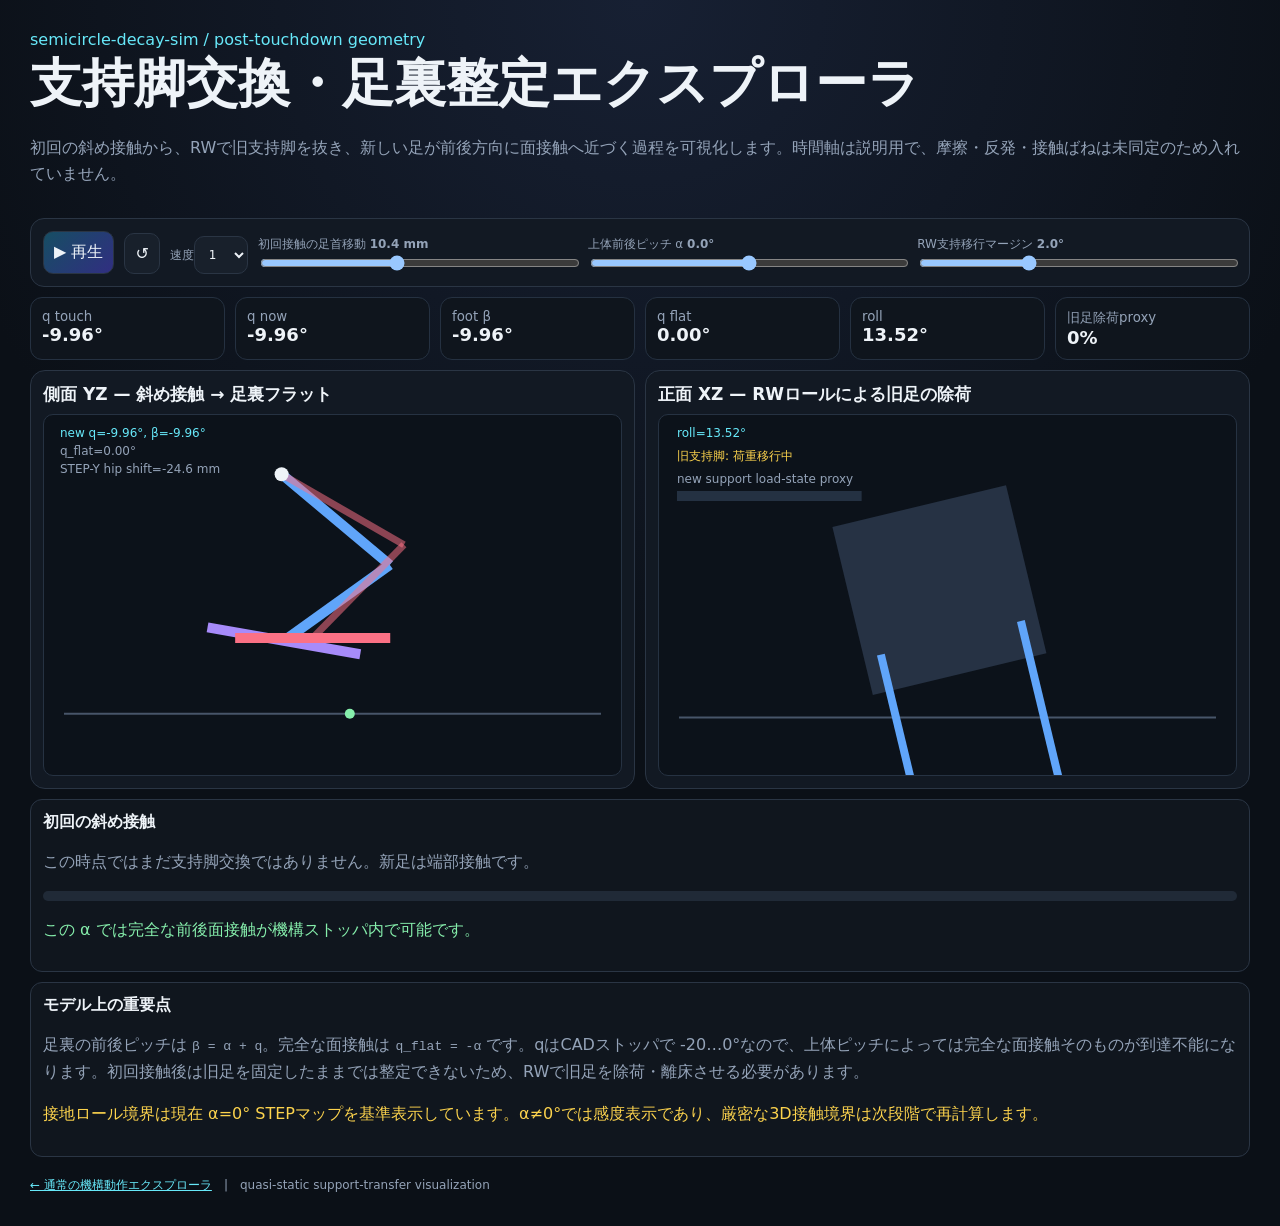
==== docs/support-transfer.html @ 4d23ae7d "Add support-transfer motion explorer" ====
<!doctype html>
<html lang="ja"><head><meta charset="utf-8"><meta name="viewport" content="width=device-width,initial-scale=1">
<title>Support Transfer Explorer</title>
<style>
:root{color-scheme:dark;--bg:#0b1017;--p:#121923;--line:#2a3544;--txt:#eef3f8;--mut:#94a3b8;--a:#67e8f9;--b:#a78bfa;--ok:#86efac;--warn:#fcd34d;--old:#fb7185}*{box-sizing:border-box}body{margin:0;font-family:system-ui,-apple-system,"Segoe UI",sans-serif;background:radial-gradient(circle at top,#172033,var(--bg) 45rem);color:var(--txt)}header,main,footer{width:min(1220px,calc(100% - 28px));margin:auto}header{padding:30px 0 14px}h1{margin:0;font-size:clamp(30px,5vw,52px)}p{color:var(--mut);line-height:1.65}.controls,.metrics,.views{display:grid;gap:10px}.controls{grid-template-columns:auto auto auto 1fr 1fr 1fr;align-items:end;background:var(--p);border:1px solid var(--line);border-radius:14px;padding:12px}.controls button,select{font:inherit;border:1px solid var(--line);background:#18202b;color:var(--txt);padding:10px;border-radius:10px}.controls button.primary{background:linear-gradient(135deg,#164e63,#312e81)}.controls label{font-size:12px;color:var(--mut)}input[type=range]{width:100%}.metrics{grid-template-columns:repeat(6,1fr);margin:10px 0}.metric{background:#0f151d;border:1px solid #253141;border-radius:12px;padding:11px}.metric small{display:block;color:var(--mut)}.metric b{font-size:18px}.views{grid-template-columns:1fr 1fr}.card{background:var(--p);border:1px solid var(--line);border-radius:15px;padding:12px}.card h2{font-size:17px;margin:0 0 8px}canvas{width:100%;aspect-ratio:16/10;background:#0c121a;border:1px solid #263242;border-radius:10px;display:block}.phase{margin-top:10px;padding:12px;border:1px solid var(--line);border-radius:12px;background:#10161e}.bar{height:10px;background:#202a37;border-radius:99px;overflow:hidden}.bar>i{display:block;height:100%;width:0;background:linear-gradient(90deg,var(--a),var(--ok))}.warn{color:var(--warn)}.ok{color:var(--ok)}.old{color:var(--old)}footer{padding:20px 0 32px;color:var(--mut);font-size:12px}@media(max-width:900px){.controls{grid-template-columns:1fr 1fr}.metrics{grid-template-columns:1fr 1fr}.views{grid-template-columns:1fr}}
</style></head><body>
<header><div style="color:var(--a)">semicircle-decay-sim / post-touchdown geometry</div><h1>支持脚交換・足裏整定エクスプローラ</h1><p>初回の斜め接触から、RWで旧支持脚を抜き、新しい足が前後方向に面接触へ近づく過程を可視化します。時間軸は説明用で、摩擦・反発・接触ばねは未同定のため入れていません。</p></header>
<main>
<div class="controls"><button id="play" class="primary">▶ 再生</button><button id="reset">↺</button><label>速度<select id="speed"><option>.5</option><option selected>1</option><option>2</option></select></label><label>初回接触の足首移動 <b id="stepText"></b><input id="step" type="range" min="2.6" max="20.9" step="0.1" value="10.4"></label><label>上体前後ピッチ α <b id="pitchText"></b><input id="pitch" type="range" min="-5" max="5" step="0.5" value="0"></label><label>RW支持移行マージン <b id="marginText"></b><input id="margin" type="range" min="0.5" max="5" step="0.5" value="2"></label></div>
<div class="metrics" id="metrics"></div>
<div class="views"><section class="card"><h2>側面 YZ — 斜め接触 → 足裏フラット</h2><canvas id="side"></canvas></section><section class="card"><h2>正面 XZ — RWロールによる旧足の除荷</h2><canvas id="front"></canvas></section></div>
<div class="phase"><b id="phaseName">初回接触</b><p id="phaseText"></p><div class="bar"><i id="bar"></i></div><p id="feasible"></p></div>
<div class="phase"><b>モデル上の重要点</b><p>足裏の前後ピッチは <code>β = α + q</code>。完全な面接触は <code>q_flat = -α</code> です。qはCADストッパで -20…0°なので、上体ピッチによっては完全な面接触そのものが到達不能になります。初回接触後は旧足を固定したままでは整定できないため、RWで旧足を除荷・離床させる必要があります。</p><p class="warn">接地ロール境界は現在 α=0° STEPマップを基準表示しています。α≠0°では感度表示であり、厳密な3D接触境界は次段階で再計算します。</p></div>
</main><footer><a href="./index.html" style="color:var(--a)">← 通常の機構動作エクスプローラ</a>　|　quasi-static support-transfer visualization</footer>
<script>
(()=>{const $=x=>document.getElementById(x);const qg=[0,-2.5,-5,-7.5,-10,-12.5,-15,-17.5,-20],rg=[0,6.527022708,9.694828020,11.893973445,13.548224874,14.824062309,15.806840710,16.546191622,17.072720785];const G={hy:0,hz:-12,by:44.167295593,bz:-37.5,ay:11.227384539,az:-71.139867217,yFront:39.227384539,yRear:-16.772615461,zBottom:-92.96563051,max:20.90412};let playing=false,p=0,last=performance.now();
function R(y,z,a){a*=Math.PI/180;return[y*Math.cos(a)-z*Math.sin(a),y*Math.sin(a)+z*Math.cos(a)]}function legpt(y,z,beta,hip){let v=R(y-G.hy,z-G.hz,beta);return[hip[0]+v[0],hip[1]+v[1]]}function ankleY(q){let a=q*Math.PI/180,Y=G.ay,Z=G.az-G.hz;return Y*Math.cos(a)-Z*Math.sin(a)}function travel(q){return G.ay-ankleY(q)}function qForTravel(mm){let lo=-20,hi=0;for(let i=0;i<60;i++){let m=(lo+hi)/2;if(travel(m)>mm)lo=m;else hi=m}return(lo+hi)/2}function interp(q,xs,ys){if(q>=0)return ys[0];if(q<=-20)return ys[ys.length-1];for(let i=0;i<xs.length-1;i++)if(q<=xs[i]&&q>=xs[i+1]){let u=(q-xs[i])/(xs[i+1]-xs[i]);return ys[i]+u*(ys[i+1]-ys[i])}return 0}function clamp(x,a,b){return Math.max(a,Math.min(b,x))}function ease(u){return u<.5?2*u*u:1-Math.pow(-2*u+2,2)/2}
function state(){let L=+$('step').value,alpha=+$('pitch').value,m=+$('margin').value,qt=qForTravel(L),qflat=clamp(-alpha,-20,0),residual=alpha+qflat,phase,u,qnew,qold,roll,load;if(p<.18){phase=0;u=p/.18;qnew=qt;qold=0;roll=interp(qt,qg,rg);load=0}else if(p<.72){phase=1;u=ease((p-.18)/.54);qnew=qt+(qflat-qt)*u;qold=-20*Math.max(0,(u-.25)/.75);let boundary=interp(clamp(qnew,-20,0),qg,rg);roll=boundary-m*u;load=u}else{phase=2;u=ease((p-.72)/.28);qnew=qflat;qold=-20;roll=-m*(.7+.3*u);load=1}let beta=alpha+qnew,edgeY=beta<=0?G.yFront:G.yRear,rc=[edgeY-G.hy,G.zBottom-G.hz],rv=R(rc[0],rc[1],beta),hip=[-rv[0],-rv[1]];return{L,alpha,m,qt,qflat,residual,phase,u,qnew,qold,roll,load,beta,hip,edgeY}}
function fit(cv){let d=devicePixelRatio||1,w=cv.clientWidth,h=cv.clientHeight;if(cv.width!==w*d||cv.height!==h*d){cv.width=w*d;cv.height=h*d}let c=cv.getContext('2d');c.setTransform(d,0,0,d,0,0);c.clearRect(0,0,w,h);return[c,w,h]}function line(c,a,b,w=2,col='#cbd5e1'){c.strokeStyle=col;c.lineWidth=w;c.beginPath();c.moveTo(...a);c.lineTo(...b);c.stroke()}function dot(c,a,r,col){c.fillStyle=col;c.beginPath();c.arc(a[0],a[1],r,0,Math.PI*2);c.fill()}function txt(c,s,x,y,col='#94a3b8'){c.fillStyle=col;c.font='12px system-ui';c.fillText(s,x,y)}
function drawSide(s){let[c,w,h]=fit($('side')),sc=Math.min(w/150,h/130),ox=w*.53,ground=h*.83,map=([y,z])=>[ox+y*sc,ground-z*sc];line(c,[20,ground],[w-20,ground],2,'#475569');let H=map(s.hip),bn=legpt(G.by,G.bz,s.alpha+s.qnew,s.hip),an=legpt(G.ay,G.az,s.alpha+s.qnew,s.hip),bo=legpt(G.by,G.bz,s.alpha+s.qold,s.hip),ao=legpt(G.ay,G.az,s.alpha+s.qold,s.hip);line(c,H,map(bn),10,'#60a5fa');line(c,map(bn),map(an),10,'#60a5fa');line(c,H,map(bo),7,'#fb718588');line(c,map(bo),map(ao),7,'#fb718588');dot(c,H,7,'#eef3f8');let fn=s.alpha+s.qnew,fo=s.alpha+s.qold;function foot(A,beta,col){let a=beta*Math.PI/180,dy=Math.cos(a)*28,dz=Math.sin(a)*28;line(c,map([A[0]-dy,A[1]-dz]),map([A[0]+dy,A[1]+dz]),10,col)}foot(an,fn,s.phase===2?'#86efac':'#a78bfa');foot(ao,fo,'#fb7185');dot(c,map([0,0]),5,'#86efac');txt(c,`new q=${s.qnew.toFixed(2)}°, β=${s.beta.toFixed(2)}°`,16,22,'#67e8f9');txt(c,`q_flat=${s.qflat.toFixed(2)}°`,16,40);txt(c,`STEP-Y hip shift=${s.hip[0].toFixed(1)} mm`,16,58)}
function drawFront(s){let[c,w,h]=fit($('front')),cx=w/2,cy=h*.58,sc=Math.min(w/150,h/125),a=s.roll*Math.PI/180,Q=([x,z])=>[cx+(x*Math.cos(a)-z*Math.sin(a))*sc,cy-(x*Math.sin(a)+z*Math.cos(a))*sc],g=h*.84;line(c,[20,g],[w-20,g],2,'#475569');let poly=[[-31,42],[31,42],[31,-18],[-31,-18]].map(Q);c.fillStyle='#263244';c.beginPath();poly.forEach((v,i)=>i?c.lineTo(...v):c.moveTo(...v));c.closePath();c.fill();let l=Q([-25,-70]),r=Q([25,-70]);line(c,Q([-25,-5]),l,8,'#60a5fa');line(c,Q([25,-5]),r,8,'#60a5fa');line(c,[l[0]-17*sc,l[1]],[l[0]+17*sc,l[1]],9,'#86efac');line(c,[r[0]-17*sc,r[1]],[r[0]+17*sc,r[1]],9,s.load>.7?'#fb718566':'#fb7185');let barW=w*.32, bx=18,by=76;txt(c,'new support load-state proxy',bx,by-8);c.fillStyle='#243142';c.fillRect(bx,by,barW,10);c.fillStyle='#86efac';c.fillRect(bx,by,barW*s.load,10);txt(c,`roll=${s.roll.toFixed(2)}°`,18,22,'#67e8f9');txt(c,s.load>.85?'旧支持脚: 解放/遊脚化':'旧支持脚: 荷重移行中',18,45,s.load>.85?'#86efac':'#fcd34d')}
function ui(s){$('stepText').textContent=s.L.toFixed(1)+' mm';$('pitchText').textContent=s.alpha.toFixed(1)+'°';$('marginText').textContent=s.m.toFixed(1)+'°';let ms=[['q touch',s.qt.toFixed(2)+'°'],['q now',s.qnew.toFixed(2)+'°'],['foot β',s.beta.toFixed(2)+'°'],['q flat',s.qflat.toFixed(2)+'°'],['roll',s.roll.toFixed(2)+'°'],['旧足除荷proxy',(s.load*100).toFixed(0)+'%']];$('metrics').innerHTML=ms.map(v=>`<div class=metric><small>${v[0]}</small><b>${v[1]}</b></div>`).join('');let names=['初回の斜め接触','RWで旧足を除荷しながら整定','新支持脚が安定側へ'];let texts=['この時点ではまだ支持脚交換ではありません。新足は端部接触です。','新足の接触端を保持する準静的イメージで q を q_flat へ近づけ、同時にロールを接地境界より新支持側へ進めます。','新足は到達可能な最小残留ピッチへ。旧足は次の遊脚として -20°側へ移る想定です。'];$('phaseName').textContent=names[s.phase];$('phaseText').textContent=texts[s.phase];$('bar').style.width=(s.load*100)+'%';let f=Math.abs(s.residual)<1e-8;let msg=f?'この α では完全な前後面接触が機構ストッパ内で可能です。':`この α では完全フラット不可。最終残留 β=${s.residual.toFixed(1)}°。上体姿勢か接触状態を変える必要があります。`;$('feasible').className=f?'ok':'warn';$('feasible').textContent=msg}
function frame(now){let dt=(now-last)/1000;last=now;if(playing){p+=dt*(+$('speed').value)/5;if(p>=1)p=0}let s=state();drawSide(s);drawFront(s);ui(s);requestAnimationFrame(frame)}$('play').onclick=()=>{playing=!playing;$('play').textContent=playing?'❚❚ 一時停止':'▶ 再生'};$('reset').onclick=()=>{p=0;playing=false;$('play').textContent='▶ 再生'};requestAnimationFrame(frame)})();
</script></body></html>
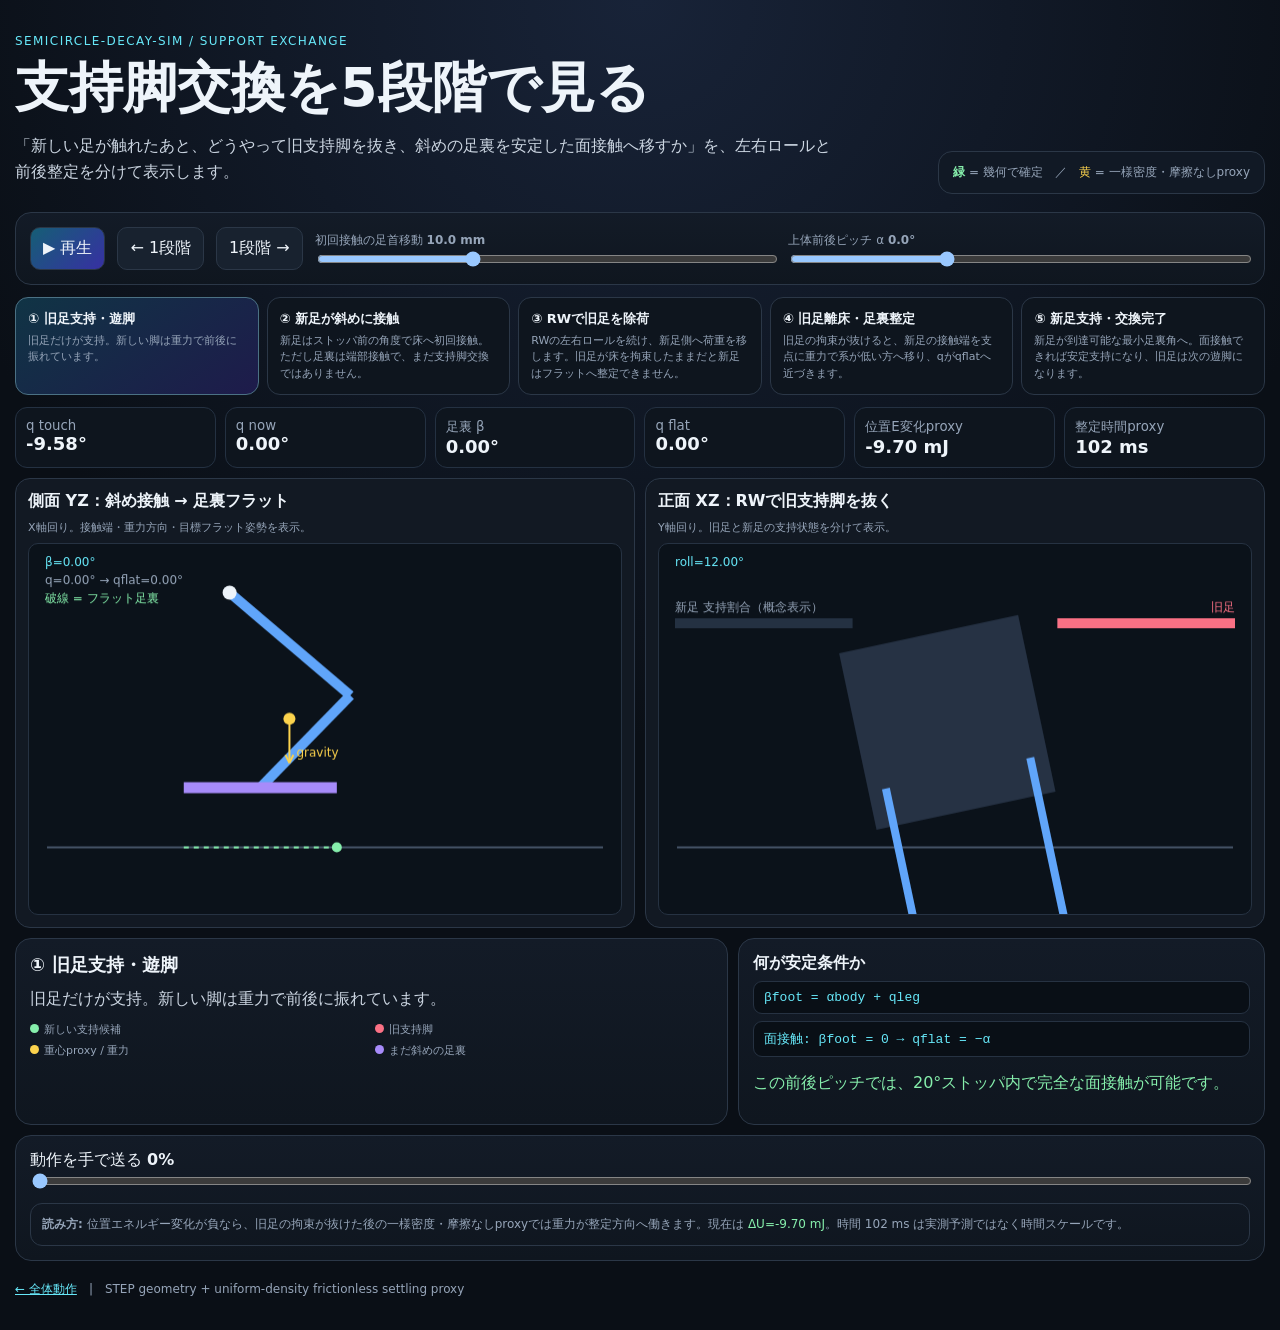
==== commit 5ecc5715: "Make support exchange motion easier to follow" ====
--- a/docs/support-transfer.html
+++ b/docs/support-transfer.html
@@ -1,24 +1,31 @@
 <!doctype html>
 <html lang="ja"><head><meta charset="utf-8"><meta name="viewport" content="width=device-width,initial-scale=1">
-<title>Support Transfer Explorer</title>
+<title>Support Transfer Explorer v2</title>
 <style>
-:root{color-scheme:dark;--bg:#0b1017;--p:#121923;--line:#2a3544;--txt:#eef3f8;--mut:#94a3b8;--a:#67e8f9;--b:#a78bfa;--ok:#86efac;--warn:#fcd34d;--old:#fb7185}*{box-sizing:border-box}body{margin:0;font-family:system-ui,-apple-system,"Segoe UI",sans-serif;background:radial-gradient(circle at top,#172033,var(--bg) 45rem);color:var(--txt)}header,main,footer{width:min(1220px,calc(100% - 28px));margin:auto}header{padding:30px 0 14px}h1{margin:0;font-size:clamp(30px,5vw,52px)}p{color:var(--mut);line-height:1.65}.controls,.metrics,.views{display:grid;gap:10px}.controls{grid-template-columns:auto auto auto 1fr 1fr 1fr;align-items:end;background:var(--p);border:1px solid var(--line);border-radius:14px;padding:12px}.controls button,select{font:inherit;border:1px solid var(--line);background:#18202b;color:var(--txt);padding:10px;border-radius:10px}.controls button.primary{background:linear-gradient(135deg,#164e63,#312e81)}.controls label{font-size:12px;color:var(--mut)}input[type=range]{width:100%}.metrics{grid-template-columns:repeat(6,1fr);margin:10px 0}.metric{background:#0f151d;border:1px solid #253141;border-radius:12px;padding:11px}.metric small{display:block;color:var(--mut)}.metric b{font-size:18px}.views{grid-template-columns:1fr 1fr}.card{background:var(--p);border:1px solid var(--line);border-radius:15px;padding:12px}.card h2{font-size:17px;margin:0 0 8px}canvas{width:100%;aspect-ratio:16/10;background:#0c121a;border:1px solid #263242;border-radius:10px;display:block}.phase{margin-top:10px;padding:12px;border:1px solid var(--line);border-radius:12px;background:#10161e}.bar{height:10px;background:#202a37;border-radius:99px;overflow:hidden}.bar>i{display:block;height:100%;width:0;background:linear-gradient(90deg,var(--a),var(--ok))}.warn{color:var(--warn)}.ok{color:var(--ok)}.old{color:var(--old)}footer{padding:20px 0 32px;color:var(--mut);font-size:12px}@media(max-width:900px){.controls{grid-template-columns:1fr 1fr}.metrics{grid-template-columns:1fr 1fr}.views{grid-template-columns:1fr}}
+:root{color-scheme:dark;--bg:#0a0f16;--p:#121923;--p2:#0e151e;--line:#2b3747;--txt:#eef4fa;--mut:#96a5b9;--cyan:#67e8f9;--vio:#a78bfa;--green:#86efac;--yellow:#fcd34d;--red:#fb7185;--blue:#60a5fa}*{box-sizing:border-box}body{margin:0;font-family:Inter,system-ui,-apple-system,"Segoe UI",sans-serif;background:radial-gradient(circle at top,#182338,var(--bg) 46rem);color:var(--txt)}header,main,footer{width:min(1280px,calc(100% - 30px));margin:auto}header{padding:34px 0 18px}.eyebrow{color:var(--cyan);font-size:12px;letter-spacing:.12em;text-transform:uppercase}.hero{display:flex;justify-content:space-between;gap:18px;align-items:end}.hero h1{font-size:clamp(30px,5vw,54px);margin:4px 0}.hero p{max-width:820px;color:#cbd5e1;line-height:1.65;margin:8px 0}.badge{border:1px solid var(--line);background:#111925;border-radius:14px;padding:12px 14px;color:var(--mut);font-size:12px}.badge b{color:var(--green)}button,select{font:inherit;border:1px solid var(--line);background:#18222f;color:var(--txt);padding:10px 12px;border-radius:10px;cursor:pointer}.primary{background:linear-gradient(135deg,#155e75,#3730a3)}.panel{background:linear-gradient(#131b27,#0f161f);border:1px solid var(--line);border-radius:16px;padding:14px}.controls{display:grid;grid-template-columns:auto auto auto 1fr 1fr;gap:12px;align-items:end}.controls label{font-size:12px;color:var(--mut)}input[type=range]{width:100%}.story{display:grid;grid-template-columns:repeat(5,1fr);gap:8px;margin:12px 0}.stepCard{padding:12px;border:1px solid var(--line);border-radius:13px;background:#0e151e;cursor:pointer;min-height:90px}.stepCard b{display:block;font-size:13px}.stepCard span{display:block;color:var(--mut);font-size:11px;line-height:1.5;margin-top:5px}.stepCard.active{border-color:#4b7184;background:linear-gradient(145deg,#103445,#1e1b4b)}.metrics{display:grid;grid-template-columns:repeat(6,1fr);gap:9px;margin:10px 0}.metric{background:var(--p2);border:1px solid #243142;border-radius:12px;padding:10px}.metric small{display:block;color:var(--mut)}.metric b{font-size:18px}.views{display:grid;grid-template-columns:1fr 1fr;gap:10px}.card{background:var(--p);border:1px solid var(--line);border-radius:15px;padding:12px}.card h2{font-size:16px;margin:0 0 8px}.card .sub{font-size:11px;color:var(--mut);margin-bottom:8px}canvas{display:block;width:100%;aspect-ratio:16/10;background:#0b121a;border:1px solid #263242;border-radius:10px}.explain{display:grid;grid-template-columns:1.15fr .85fr;gap:10px;margin-top:10px}.phaseText h3{margin:0 0 8px;font-size:18px}.phaseText p{margin:0;color:#cbd5e1;line-height:1.7}.equations code{display:block;margin:7px 0;padding:8px 10px;background:#090f16;border:1px solid #263242;border-radius:9px;color:var(--cyan)}.legend{display:grid;grid-template-columns:1fr 1fr;gap:6px;margin-top:10px;font-size:11px;color:var(--mut)}.dot{display:inline-block;width:9px;height:9px;border-radius:50%;margin-right:5px}.timeline{margin-top:10px}.timeline input{width:100%}.status{margin-top:10px;padding:11px;border:1px solid var(--line);border-radius:12px;color:var(--mut);font-size:12px;line-height:1.65}.good{color:var(--green)}.warn{color:var(--yellow)}footer{padding:20px 0 32px;color:var(--mut);font-size:12px}a{color:var(--cyan)}@media(max-width:900px){.hero{display:block}.story{grid-template-columns:1fr}.controls{grid-template-columns:1fr 1fr}.metrics{grid-template-columns:1fr 1fr}.views,.explain{grid-template-columns:1fr}}
 </style></head><body>
-<header><div style="color:var(--a)">semicircle-decay-sim / post-touchdown geometry</div><h1>支持脚交換・足裏整定エクスプローラ</h1><p>初回の斜め接触から、RWで旧支持脚を抜き、新しい足が前後方向に面接触へ近づく過程を可視化します。時間軸は説明用で、摩擦・反発・接触ばねは未同定のため入れていません。</p></header>
+<header><div class="hero"><div><div class="eyebrow">semicircle-decay-sim / support exchange</div><h1>支持脚交換を5段階で見る</h1><p>「新しい足が触れたあと、どうやって旧支持脚を抜き、斜めの足裏を安定した面接触へ移すか」を、左右ロールと前後整定を分けて表示します。</p></div><div class="badge"><b>緑</b> = 幾何で確定　／　<span class="warn">黄</span> = 一様密度・摩擦なしproxy</div></div></header>
 <main>
-<div class="controls"><button id="play" class="primary">▶ 再生</button><button id="reset">↺</button><label>速度<select id="speed"><option>.5</option><option selected>1</option><option>2</option></select></label><label>初回接触の足首移動 <b id="stepText"></b><input id="step" type="range" min="2.6" max="20.9" step="0.1" value="10.4"></label><label>上体前後ピッチ α <b id="pitchText"></b><input id="pitch" type="range" min="-5" max="5" step="0.5" value="0"></label><label>RW支持移行マージン <b id="marginText"></b><input id="margin" type="range" min="0.5" max="5" step="0.5" value="2"></label></div>
-<div class="metrics" id="metrics"></div>
-<div class="views"><section class="card"><h2>側面 YZ — 斜め接触 → 足裏フラット</h2><canvas id="side"></canvas></section><section class="card"><h2>正面 XZ — RWロールによる旧足の除荷</h2><canvas id="front"></canvas></section></div>
-<div class="phase"><b id="phaseName">初回接触</b><p id="phaseText"></p><div class="bar"><i id="bar"></i></div><p id="feasible"></p></div>
-<div class="phase"><b>モデル上の重要点</b><p>足裏の前後ピッチは <code>β = α + q</code>。完全な面接触は <code>q_flat = -α</code> です。qはCADストッパで -20…0°なので、上体ピッチによっては完全な面接触そのものが到達不能になります。初回接触後は旧足を固定したままでは整定できないため、RWで旧足を除荷・離床させる必要があります。</p><p class="warn">接地ロール境界は現在 α=0° STEPマップを基準表示しています。α≠0°では感度表示であり、厳密な3D接触境界は次段階で再計算します。</p></div>
-</main><footer><a href="./index.html" style="color:var(--a)">← 通常の機構動作エクスプローラ</a>　|　quasi-static support-transfer visualization</footer>
+<section class="panel controls"><button id="play" class="primary">▶ 再生</button><button id="prev">← 1段階</button><button id="next">1段階 →</button><label>初回接触の足首移動 <b id="stepVal">10.0 mm</b><input id="step" type="range" min="5" max="20" value="10" step="0.5"></label><label>上体前後ピッチ α <b id="pitchVal">0.0°</b><input id="pitch" type="range" min="-5" max="10" value="0" step="0.5"></label></section>
+<section class="story" id="story"></section>
+<section class="metrics" id="metrics"></section>
+<section class="views"><article class="card"><h2>側面 YZ：斜め接触 → 足裏フラット</h2><div class="sub">X軸回り。接触端・重力方向・目標フラット姿勢を表示。</div><canvas id="side"></canvas></article><article class="card"><h2>正面 XZ：RWで旧支持脚を抜く</h2><div class="sub">Y軸回り。旧足と新足の支持状態を分けて表示。</div><canvas id="front"></canvas></article></section>
+<section class="explain"><article class="panel phaseText"><h3 id="phaseTitle"></h3><p id="phaseDesc"></p><div class="legend"><div><span class="dot" style="background:var(--green)"></span>新しい支持候補</div><div><span class="dot" style="background:var(--red)"></span>旧支持脚</div><div><span class="dot" style="background:var(--yellow)"></span>重心proxy / 重力</div><div><span class="dot" style="background:var(--vio)"></span>まだ斜めの足裏</div></div></article><article class="panel equations"><b>何が安定条件か</b><code>βfoot = αbody + qleg</code><code>面接触: βfoot = 0 → qflat = −α</code><div id="flatStatus"></div></article></section>
+<section class="panel timeline"><label>動作を手で送る <b id="scrubVal"></b><input id="scrub" type="range" min="0" max="1000" value="0" step="1"></label><div class="status" id="proxyNote"></div></section>
+</main><footer><a href="./index.html">← 全体動作</a>　|　STEP geometry + uniform-density frictionless settling proxy</footer>
 <script>
-(()=>{const $=x=>document.getElementById(x);const qg=[0,-2.5,-5,-7.5,-10,-12.5,-15,-17.5,-20],rg=[0,6.527022708,9.694828020,11.893973445,13.548224874,14.824062309,15.806840710,16.546191622,17.072720785];const G={hy:0,hz:-12,by:44.167295593,bz:-37.5,ay:11.227384539,az:-71.139867217,yFront:39.227384539,yRear:-16.772615461,zBottom:-92.96563051,max:20.90412};let playing=false,p=0,last=performance.now();
-function R(y,z,a){a*=Math.PI/180;return[y*Math.cos(a)-z*Math.sin(a),y*Math.sin(a)+z*Math.cos(a)]}function legpt(y,z,beta,hip){let v=R(y-G.hy,z-G.hz,beta);return[hip[0]+v[0],hip[1]+v[1]]}function ankleY(q){let a=q*Math.PI/180,Y=G.ay,Z=G.az-G.hz;return Y*Math.cos(a)-Z*Math.sin(a)}function travel(q){return G.ay-ankleY(q)}function qForTravel(mm){let lo=-20,hi=0;for(let i=0;i<60;i++){let m=(lo+hi)/2;if(travel(m)>mm)lo=m;else hi=m}return(lo+hi)/2}function interp(q,xs,ys){if(q>=0)return ys[0];if(q<=-20)return ys[ys.length-1];for(let i=0;i<xs.length-1;i++)if(q<=xs[i]&&q>=xs[i+1]){let u=(q-xs[i])/(xs[i+1]-xs[i]);return ys[i]+u*(ys[i+1]-ys[i])}return 0}function clamp(x,a,b){return Math.max(a,Math.min(b,x))}function ease(u){return u<.5?2*u*u:1-Math.pow(-2*u+2,2)/2}
-function state(){let L=+$('step').value,alpha=+$('pitch').value,m=+$('margin').value,qt=qForTravel(L),qflat=clamp(-alpha,-20,0),residual=alpha+qflat,phase,u,qnew,qold,roll,load;if(p<.18){phase=0;u=p/.18;qnew=qt;qold=0;roll=interp(qt,qg,rg);load=0}else if(p<.72){phase=1;u=ease((p-.18)/.54);qnew=qt+(qflat-qt)*u;qold=-20*Math.max(0,(u-.25)/.75);let boundary=interp(clamp(qnew,-20,0),qg,rg);roll=boundary-m*u;load=u}else{phase=2;u=ease((p-.72)/.28);qnew=qflat;qold=-20;roll=-m*(.7+.3*u);load=1}let beta=alpha+qnew,edgeY=beta<=0?G.yFront:G.yRear,rc=[edgeY-G.hy,G.zBottom-G.hz],rv=R(rc[0],rc[1],beta),hip=[-rv[0],-rv[1]];return{L,alpha,m,qt,qflat,residual,phase,u,qnew,qold,roll,load,beta,hip,edgeY}}
-function fit(cv){let d=devicePixelRatio||1,w=cv.clientWidth,h=cv.clientHeight;if(cv.width!==w*d||cv.height!==h*d){cv.width=w*d;cv.height=h*d}let c=cv.getContext('2d');c.setTransform(d,0,0,d,0,0);c.clearRect(0,0,w,h);return[c,w,h]}function line(c,a,b,w=2,col='#cbd5e1'){c.strokeStyle=col;c.lineWidth=w;c.beginPath();c.moveTo(...a);c.lineTo(...b);c.stroke()}function dot(c,a,r,col){c.fillStyle=col;c.beginPath();c.arc(a[0],a[1],r,0,Math.PI*2);c.fill()}function txt(c,s,x,y,col='#94a3b8'){c.fillStyle=col;c.font='12px system-ui';c.fillText(s,x,y)}
-function drawSide(s){let[c,w,h]=fit($('side')),sc=Math.min(w/150,h/130),ox=w*.53,ground=h*.83,map=([y,z])=>[ox+y*sc,ground-z*sc];line(c,[20,ground],[w-20,ground],2,'#475569');let H=map(s.hip),bn=legpt(G.by,G.bz,s.alpha+s.qnew,s.hip),an=legpt(G.ay,G.az,s.alpha+s.qnew,s.hip),bo=legpt(G.by,G.bz,s.alpha+s.qold,s.hip),ao=legpt(G.ay,G.az,s.alpha+s.qold,s.hip);line(c,H,map(bn),10,'#60a5fa');line(c,map(bn),map(an),10,'#60a5fa');line(c,H,map(bo),7,'#fb718588');line(c,map(bo),map(ao),7,'#fb718588');dot(c,H,7,'#eef3f8');let fn=s.alpha+s.qnew,fo=s.alpha+s.qold;function foot(A,beta,col){let a=beta*Math.PI/180,dy=Math.cos(a)*28,dz=Math.sin(a)*28;line(c,map([A[0]-dy,A[1]-dz]),map([A[0]+dy,A[1]+dz]),10,col)}foot(an,fn,s.phase===2?'#86efac':'#a78bfa');foot(ao,fo,'#fb7185');dot(c,map([0,0]),5,'#86efac');txt(c,`new q=${s.qnew.toFixed(2)}°, β=${s.beta.toFixed(2)}°`,16,22,'#67e8f9');txt(c,`q_flat=${s.qflat.toFixed(2)}°`,16,40);txt(c,`STEP-Y hip shift=${s.hip[0].toFixed(1)} mm`,16,58)}
-function drawFront(s){let[c,w,h]=fit($('front')),cx=w/2,cy=h*.58,sc=Math.min(w/150,h/125),a=s.roll*Math.PI/180,Q=([x,z])=>[cx+(x*Math.cos(a)-z*Math.sin(a))*sc,cy-(x*Math.sin(a)+z*Math.cos(a))*sc],g=h*.84;line(c,[20,g],[w-20,g],2,'#475569');let poly=[[-31,42],[31,42],[31,-18],[-31,-18]].map(Q);c.fillStyle='#263244';c.beginPath();poly.forEach((v,i)=>i?c.lineTo(...v):c.moveTo(...v));c.closePath();c.fill();let l=Q([-25,-70]),r=Q([25,-70]);line(c,Q([-25,-5]),l,8,'#60a5fa');line(c,Q([25,-5]),r,8,'#60a5fa');line(c,[l[0]-17*sc,l[1]],[l[0]+17*sc,l[1]],9,'#86efac');line(c,[r[0]-17*sc,r[1]],[r[0]+17*sc,r[1]],9,s.load>.7?'#fb718566':'#fb7185');let barW=w*.32, bx=18,by=76;txt(c,'new support load-state proxy',bx,by-8);c.fillStyle='#243142';c.fillRect(bx,by,barW,10);c.fillStyle='#86efac';c.fillRect(bx,by,barW*s.load,10);txt(c,`roll=${s.roll.toFixed(2)}°`,18,22,'#67e8f9');txt(c,s.load>.85?'旧支持脚: 解放/遊脚化':'旧支持脚: 荷重移行中',18,45,s.load>.85?'#86efac':'#fcd34d')}
-function ui(s){$('stepText').textContent=s.L.toFixed(1)+' mm';$('pitchText').textContent=s.alpha.toFixed(1)+'°';$('marginText').textContent=s.m.toFixed(1)+'°';let ms=[['q touch',s.qt.toFixed(2)+'°'],['q now',s.qnew.toFixed(2)+'°'],['foot β',s.beta.toFixed(2)+'°'],['q flat',s.qflat.toFixed(2)+'°'],['roll',s.roll.toFixed(2)+'°'],['旧足除荷proxy',(s.load*100).toFixed(0)+'%']];$('metrics').innerHTML=ms.map(v=>`<div class=metric><small>${v[0]}</small><b>${v[1]}</b></div>`).join('');let names=['初回の斜め接触','RWで旧足を除荷しながら整定','新支持脚が安定側へ'];let texts=['この時点ではまだ支持脚交換ではありません。新足は端部接触です。','新足の接触端を保持する準静的イメージで q を q_flat へ近づけ、同時にロールを接地境界より新支持側へ進めます。','新足は到達可能な最小残留ピッチへ。旧足は次の遊脚として -20°側へ移る想定です。'];$('phaseName').textContent=names[s.phase];$('phaseText').textContent=texts[s.phase];$('bar').style.width=(s.load*100)+'%';let f=Math.abs(s.residual)<1e-8;let msg=f?'この α では完全な前後面接触が機構ストッパ内で可能です。':`この α では完全フラット不可。最終残留 β=${s.residual.toFixed(1)}°。上体姿勢か接触状態を変える必要があります。`;$('feasible').className=f?'ok':'warn';$('feasible').textContent=msg}
-function frame(now){let dt=(now-last)/1000;last=now;if(playing){p+=dt*(+$('speed').value)/5;if(p>=1)p=0}let s=state();drawSide(s);drawFront(s);ui(s);requestAnimationFrame(frame)}$('play').onclick=()=>{playing=!playing;$('play').textContent=playing?'❚❚ 一時停止':'▶ 再生'};$('reset').onclick=()=>{p=0;playing=false;$('play').textContent='▶ 再生'};requestAnimationFrame(frame)})();
-</script></body></html>+(()=>{
+const $=id=>document.getElementById(id);const G={hy:0,hz:-12,by:44.167295593,bz:-37.5,ay:11.227384539,az:-71.139867217,cgy:21.882791753,cgz:-46.024124896,yF:39.227384539,yR:-16.772615461,zS:-92.965630510};
+const qgrid=[0,-2.5,-5,-7.5,-10,-12.5,-15,-17.5,-20], rgrid=[0,6.527022708,9.694828020,11.893973445,13.548224874,14.824062309,15.806840710,16.546191622,17.072720785];
+const proxy={"-5":{"5":[-4.2772,74.37],"10":[-7.4112,120.75],"15":[-9.4197,182.01],"20":[-10.2967,335.37]},"0":{"5":[-5.4098,65.39],"10":[-9.6976,102.08],"15":[-12.8809,142.66],"20":[-14.9537,200.64]},"2.5":{"5":[-2.7326,43.35],"10":[-7.5856,82.98],"15":[-11.3478,120.27],"20":[-14.0132,166.85]},"5":{"5":[-.1273,15.19],"10":[-5.1753,63.53],"15":[-9.5092,100.23],"20":[-12.7620,140.61]},"10":{"5":[-2.9074,94.34],"10":[-.2805,22.78],"15":[-4.93,61.58],"20":[-9.3381,98.59]}};
+const phases=[['① 旧足支持・遊脚','旧足だけが支持。新しい脚は重力で前後に振れています。'],['② 新足が斜めに接触','新足はストッパ前の角度で床へ初回接触。ただし足裏は端部接触で、まだ支持脚交換ではありません。'],['③ RWで旧足を除荷','RWの左右ロールを続け、新足側へ荷重を移します。旧足が床を拘束したままだと新足はフラットへ整定できません。'],['④ 旧足離床・足裏整定','旧足の拘束が抜けると、新足の接触端を支点に重力で系が低い方へ移り、qがqflatへ近づきます。'],['⑤ 新足支持・交換完了','新足が到達可能な最小足裏角へ。面接触できれば安定支持になり、旧足は次の遊脚になります。']];let playing=false,p=0,last=performance.now();
+function R(y,z,a,cy=G.hy,cz=G.hz){a*=Math.PI/180;let Y=y-cy,Z=z-cz;return[cy+Y*Math.cos(a)-Z*Math.sin(a),cz+Y*Math.sin(a)+Z*Math.cos(a)]}function ankleY(q){return R(G.ay,G.az,q)[0]}function travel(q){return G.ay-ankleY(q)}function qForTravel(mm){let lo=-20,hi=0;for(let i=0;i<60;i++){let m=(lo+hi)/2;if(travel(m)>mm)lo=m;else hi=m}return(lo+hi)/2}function interp(q,xs,ys){if(q>=xs[0])return ys[0];if(q<=xs[xs.length-1])return ys[ys.length-1];for(let i=0;i<xs.length-1;i++)if(q<=xs[i]&&q>=xs[i+1]){let u=(q-xs[i])/(xs[i+1]-xs[i]);return ys[i]+u*(ys[i+1]-ys[i])}return 0}function clamp(x,a,b){return Math.max(a,Math.min(b,x))}function ease(u){return u<.5?2*u*u:1-Math.pow(-2*u+2,2)/2}
+function proxyInterp(alpha,L){let As=[-5,0,2.5,5,10],Ls=[5,10,15,20];let ai=0;while(ai<As.length-2&&alpha>As[ai+1])ai++;let li=0;while(li<Ls.length-2&&L>Ls[li+1])li++;let a0=As[ai],a1=As[ai+1],l0=Ls[li],l1=Ls[li+1],ua=(alpha-a0)/(a1-a0||1),ul=(L-l0)/(l1-l0||1);function val(k){let v00=proxy[String(a0)][String(l0)][k],v01=proxy[String(a0)][String(l1)][k],v10=proxy[String(a1)][String(l0)][k],v11=proxy[String(a1)][String(l1)][k];let x0=v00+(v01-v00)*ul,x1=v10+(v11-v10)*ul;return x0+(x1-x0)*ua}return{dE:val(0),tms:val(1)}}
+function state(){let L=+$('step').value,a=+$('pitch').value,qt=qForTravel(L),qideal=-a,qf=clamp(qideal,-20,0),flat=qideal>=-20&&qideal<=0,phase=Math.min(4,Math.floor(p*5)),local=p*5-phase,q=0,roll=0,oldLoad=1,newLoad=0;if(phase===0){q=0;roll=12}else if(phase===1){q=qt;roll=interp(qt,qgrid,rgrid);oldLoad=.75;newLoad=.25}else if(phase===2){q=qt;roll=interp(qt,qgrid,rgrid)-2*ease(local);oldLoad=1-ease(local);newLoad=ease(local)}else if(phase===3){q=qt+(qf-qt)*ease(local);roll=-2;oldLoad=0;newLoad=1}else{q=qf;roll=-2;oldLoad=0;newLoad=1}let beta=a+q,edge=(a+qt)<=0?G.yF:G.yR,ep=R(edge,G.zS,q),ep2=R(ep[0],ep[1],a),hip=[-ep2[0],-ep2[1]];return{L,a,qt,qf,qideal,flat,phase,local,q,roll,oldLoad,newLoad,beta,edge,hip,pr:proxyInterp(a,L)}}
+function fit(cv){let d=devicePixelRatio||1,w=cv.clientWidth,h=cv.clientHeight;if(cv.width!==Math.round(w*d)||cv.height!==Math.round(h*d)){cv.width=Math.round(w*d);cv.height=Math.round(h*d)}let c=cv.getContext('2d');c.setTransform(d,0,0,d,0,0);c.clearRect(0,0,w,h);return[c,w,h]}function line(c,a,b,w=2,col='#cbd5e1',dash=[]){c.save();c.strokeStyle=col;c.lineWidth=w;c.setLineDash(dash);c.beginPath();c.moveTo(...a);c.lineTo(...b);c.stroke();c.restore()}function dot(c,p,r,col){c.fillStyle=col;c.beginPath();c.arc(p[0],p[1],r,0,Math.PI*2);c.fill()}function txt(c,s,x,y,col='#96a5b9',align='left'){c.fillStyle=col;c.font='12px system-ui';c.textAlign=align;c.fillText(s,x,y)}function arrow(c,a,b,col='#fcd34d'){line(c,a,b,2,col);let dx=b[0]-a[0],dy=b[1]-a[1],L=Math.hypot(dx,dy)||1,ux=dx/L,uy=dy/L;line(c,b,[b[0]-8*ux+4*uy,b[1]-8*uy-4*ux],2,col);line(c,b,[b[0]-8*ux-4*uy,b[1]-8*uy+4*ux],2,col)}function worldPoint(y,z,q,a,hip){let x=R(y,z,q);x=R(x[0],x[1],a);return[hip[0]+x[0],hip[1]+x[1]]}
+function drawSide(s){let[c,w,h]=fit($('side')),sc=Math.min(w/155,h/135),ox=w*.52,ground=h*.82,map=x=>[ox+x[0]*sc,ground-x[1]*sc];line(c,[18,ground],[w-18,ground],2,'#475569');let H=map(s.hip),B=map(worldPoint(G.by,G.bz,s.q,s.a,s.hip)),A=map(worldPoint(G.ay,G.az,s.q,s.a,s.hip));line(c,H,B,10,'#60a5fa');line(c,B,A,10,'#60a5fa');dot(c,H,7,'#eef4fa');let beta=s.beta*Math.PI/180,half=28,dy=Math.cos(beta)*half,dz=Math.sin(beta)*half,ap=worldPoint(G.ay,G.az,s.q,s.a,s.hip);line(c,map([ap[0]-dy,ap[1]-dz]),map([ap[0]+dy,ap[1]+dz]),11,s.phase>=4?'#86efac':'#a78bfa');line(c,map([ap[0]-half,0]),map([ap[0]+half,0]),2,'#86efac',[5,5]);dot(c,map([0,0]),5,'#86efac');let C=map(worldPoint(G.cgy,G.cgz,s.q,s.a,s.hip));dot(c,C,6,'#fcd34d');arrow(c,[C[0],C[1]-4],[C[0],C[1]+44],'#fcd34d');txt(c,'gravity',C[0]+7,C[1]+38,'#fcd34d');txt(c,`β=${s.beta.toFixed(2)}°`,16,22,'#67e8f9');txt(c,`q=${s.q.toFixed(2)}° → qflat=${s.qf.toFixed(2)}°`,16,40);txt(c,'破線 = フラット足裏',16,58,'#86efac')}
+function drawFront(s){let[c,w,h]=fit($('front')),cx=w/2,cy=h*.58,sc=Math.min(w/150,h/125),a=s.roll*Math.PI/180,Q=([x,z])=>[cx+(x*Math.cos(a)-z*Math.sin(a))*sc,cy-(x*Math.sin(a)+z*Math.cos(a))*sc],g=h*.82;line(c,[18,g],[w-18,g],2,'#475569');let poly=[[-31,43],[31,43],[31,-18],[-31,-18]].map(Q);c.fillStyle='#263244';c.beginPath();poly.forEach((v,i)=>i?c.lineTo(...v):c.moveTo(...v));c.closePath();c.fill();let L=Q([-25,-69]),Rr=Q([25,-69]);line(c,Q([-25,-5]),L,8,'#60a5fa');line(c,Q([25,-5]),Rr,8,'#60a5fa');line(c,[L[0]-17*sc,L[1]],[L[0]+17*sc,L[1]],9,'#86efac');line(c,[Rr[0]-17*sc,Rr[1]],[Rr[0]+17*sc,Rr[1]],9,'#fb7185');let y=74,bw=w*.3;txt(c,'新足 支持割合（概念表示）',16,y-7);c.fillStyle='#243142';c.fillRect(16,y,bw,10);c.fillStyle='#86efac';c.fillRect(16,y,bw*s.newLoad,10);txt(c,'旧足',w-16,y-7,'#fb7185','right');c.fillStyle='#243142';c.fillRect(w-16-bw,y,bw,10);c.fillStyle='#fb7185';c.fillRect(w-16-bw,y,bw*s.oldLoad,10);if(s.phase===2){arrow(c,[w*.54,30],[w*.40,30],'#67e8f9');txt(c,'RW: 新支持側へさらにロール',w*.47,20,'#67e8f9','center')}txt(c,`roll=${s.roll.toFixed(2)}°`,16,22,'#67e8f9')}
+function update(s){$('stepVal').textContent=s.L.toFixed(1)+' mm';$('pitchVal').textContent=s.a.toFixed(1)+'°';$('scrubVal').textContent=(p*100).toFixed(0)+'%';document.querySelectorAll('.stepCard').forEach((e,i)=>e.classList.toggle('active',i===s.phase));$('phaseTitle').textContent=phases[s.phase][0];$('phaseDesc').textContent=phases[s.phase][1];let m=[['q touch',s.qt.toFixed(2)+'°'],['q now',s.q.toFixed(2)+'°'],['足裏 β',s.beta.toFixed(2)+'°'],['q flat',s.qf.toFixed(2)+'°'],['位置E変化proxy',s.pr.dE.toFixed(2)+' mJ'],['整定時間proxy',s.pr.tms.toFixed(0)+' ms']];$('metrics').innerHTML=m.map(v=>`<div class="metric"><small>${v[0]}</small><b>${v[1]}</b></div>`).join('');$('flatStatus').innerHTML=s.flat?`<p class="good">この前後ピッチでは、20°ストッパ内で完全な面接触が可能です。</p>`:`<p class="warn">完全フラットには q=${s.qideal.toFixed(1)}° が必要ですがストッパ外です。到達点 q=${s.qf.toFixed(1)}° で β=${(s.a+s.qf).toFixed(1)}° が残ります。</p>`;$('proxyNote').innerHTML=`<b>読み方:</b> 位置エネルギー変化が負なら、旧足の拘束が抜けた後の一様密度・摩擦なしproxyでは重力が整定方向へ働きます。現在は <span class="${s.pr.dE<0?'good':'warn'}">ΔU=${s.pr.dE.toFixed(2)} mJ</span>。時間 ${s.pr.tms.toFixed(0)} ms は実測予測ではなく時間スケールです。`}
+function render(){let s=state();drawSide(s);drawFront(s);update(s)}phases.forEach((x,i)=>{let d=document.createElement('div');d.className='stepCard';d.innerHTML=`<b>${x[0]}</b><span>${x[1]}</span>`;d.onclick=()=>{playing=false;p=(i+.15)/5;$('play').textContent='▶ 再生';$('scrub').value=Math.round(p*1000);render()};$('story').appendChild(d)});$('play').onclick=()=>{playing=!playing;$('play').textContent=playing?'❚❚ 一時停止':'▶ 再生'};$('prev').onclick=()=>{playing=false;p=Math.max(0,(Math.floor(p*5)-1+.15)/5);$('scrub').value=Math.round(p*1000);render()};$('next').onclick=()=>{playing=false;p=Math.min(.999,(Math.floor(p*5)+1+.15)/5);$('scrub').value=Math.round(p*1000);render()};$('scrub').oninput=e=>{playing=false;p=+e.target.value/1000;$('play').textContent='▶ 再生';render()};$('step').oninput=render;$('pitch').oninput=render;function frame(now){let dt=(now-last)/1000;last=now;if(playing){p+=dt/7;if(p>=1)p=0;$('scrub').value=Math.round(p*1000)}render();requestAnimationFrame(frame)}requestAnimationFrame(frame);
+})();
+</script></body></html>
